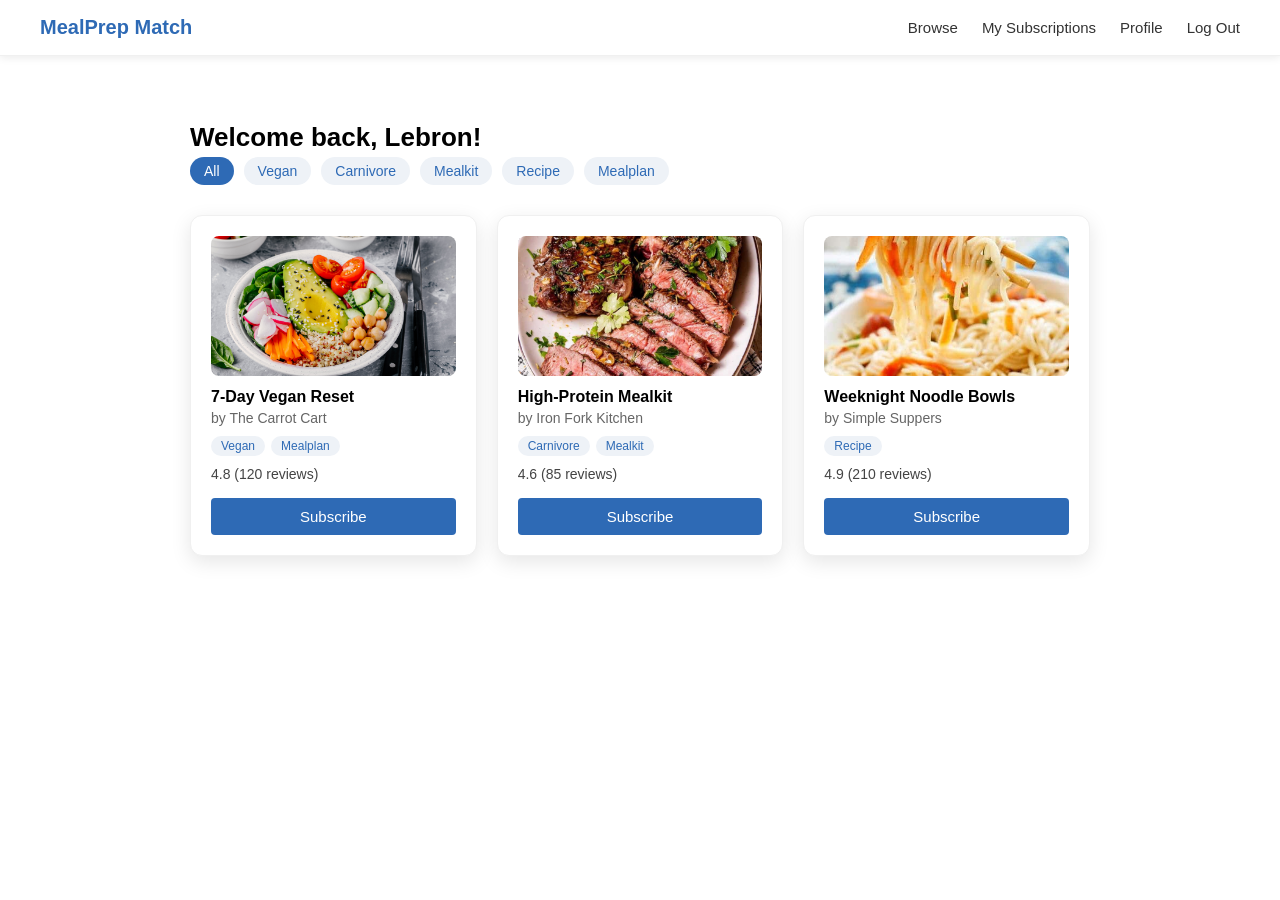
==== high-fidelity-prototype/customer-prototype/customer-dashboard.html @ 73ff182f "Add customer prototype pages with dashboard, login, and registration" ====
<!DOCTYPE html>
<html lang="en">
<head>
    <meta charset="UTF-8">
    <meta name="viewport" content="width=device-width, initial-scale=1.0">
    <title>Document</title>
    <link rel="stylesheet" href="style.css">
</head>
<body class="dashboard-body">
    <nav class="navbar">
        <span class="logo">MealPrep Match</span>
        <div class="nav-links">
            <a href="customer-dashboard.html">Browse</a>
            <a href="#">My Subscriptions</a>
            <a href="#">Profile</a>
            <a href="index.html">Log Out</a>
        </div>
    </nav>

    <div class="dashboard-container">
        <h3>Welcome back, Lebron!</h3>
        

        <div class="filter-tags">
            <span class="tag-pill active">All</span>
            <span class="tag-pill">Vegan</span>
            <span class="tag-pill">Carnivore</span>
            <span class="tag-pill">Mealkit</span>
            <span class="tag-pill">Recipe</span>
            <span class="tag-pill">Mealplan</span>
        </div>

        <div class="card-grid">
            <div class="service-card">
                <img class="card-image" src="images/vegan-reset.jpg" alt="7-Day Vegan Reset">
                <div class="card-body">
                    <h4>7-Day Vegan Reset</h4>
                    <p class="provider-name">by The Carrot Cart</p>
                    <div class="card-tags">
                        <span class="tag-pill small">Vegan</span>
                        <span class="tag-pill small">Mealplan</span>
                    </div>
                    <p class="rating">4.8 (120 reviews)</p>
                </div>
                <button class="subscribe-btn">Subscribe</button>
            </div>

            <div class="service-card">
                <img class="card-image" src="images/high-protein.jpg" alt="High-Protein Mealkit">
                <div class="card-body">
                    <h4>High-Protein Mealkit</h4>
                    <p class="provider-name">by Iron Fork Kitchen</p>
                    <div class="card-tags">
                        <span class="tag-pill small">Carnivore</span>
                        <span class="tag-pill small">Mealkit</span>
                    </div>
                    <p class="rating">4.6 (85 reviews)</p>
                </div>
                <button class="subscribe-btn">Subscribe</button>
            </div>

            <div class="service-card">
                <img class="card-image" src="images/noodle-bowls.jpg" alt="Weeknight Noodle Bowls">
                <div class="card-body">
                    <h4>Weeknight Noodle Bowls</h4>
                    <p class="provider-name">by Simple Suppers</p>
                    <div class="card-tags">
                        <span class="tag-pill small">Recipe</span>
                    </div>
                    <p class="rating">4.9 (210 reviews)</p>
                </div>
                <button class="subscribe-btn">Subscribe</button>
            </div>
        </div>
    </div>
</body>
</html>
---- high-fidelity-prototype/customer-prototype/style.css ----
body {
    display: flex;
    flex-direction: column;
    justify-content: center;
    align-items: center;
    min-height: 100vh;
    margin: 0;
    background-color: #ffffff;
    font-family: Arial, sans-serif;
}

.back-link {
    text-align: center;
    margin-top: 16px;
}

.customer-form {
    background-color: #ffffff;
    border: 1px solid #f0f0f0;
    border-radius: 12px;
    box-shadow: 0 6px 20px rgba(0, 0, 0, 0.18);
    padding: 40px 50px;
    width: 380px;
}

.customer-form h3 {
    text-align: center;
    font-size: 28px;
    margin-bottom: 10px;
}

.customer-form p {
    text-align: center;
    margin-bottom: 30px;
}

.customer-form label {
    display: block;
    margin-top: 12px;
    margin-bottom: 4px;
}

.customer-form input {
    width: 100%;
    padding: 8px;
    box-sizing: border-box;
}

.register-btn {
    display: block;
    width: 100%;
    margin-top: 20px;
    padding: 10px;
    background-color: #2e6ab5;
    color: #ffffff;
    border: none;
    border-radius: 4px;
    font-size: 16px;
    cursor: pointer;
}

.register-btn:hover {
    background-color: #234f87;
}

.landing-card {
    background-color: #ffffff;
    border: 1px solid #f0f0f0;
    border-radius: 12px;
    box-shadow: 0 6px 20px rgba(0, 0, 0, 0.18);
    padding: 40px 50px;
    width: 380px;
    text-align: center;
}

.landing-card h3 {
    font-size: 28px;
    margin-bottom: 10px;
}

.landing-card p {
    margin-bottom: 30px;
}

.role-buttons {
    display: flex;
    flex-direction: column;
    gap: 14px;
}

.role-btn {
    display: block;
    width: 100%;
    padding: 10px;
    box-sizing: border-box;
    color: #ffffff;
    border: none;
    border-radius: 4px;
    font-size: 16px;
    cursor: pointer;
    text-decoration: none;
}

.customer-btn {
    background-color: #2e6ab5;
}

.customer-btn:hover {
    background-color: #234f87;
}

.provider-btn {
    background-color: #2e8b57;
}

.provider-btn:hover {
    background-color: #256b44;
}

.dashboard-body {
    display: block;
    align-items: initial;
    justify-content: initial;
    min-height: 100vh;
}

.navbar {
    display: flex;
    justify-content: space-between;
    align-items: center;
    padding: 16px 40px;
    background-color: #ffffff;
    border-bottom: 1px solid #f0f0f0;
    box-shadow: 0 2px 8px rgba(0, 0, 0, 0.08);
}

.navbar .logo {
    font-size: 20px;
    font-weight: bold;
    color: #2e6ab5;
}

.nav-links {
    display: flex;
    gap: 24px;
}

.nav-links a {
    color: #333333;
    text-decoration: none;
    font-size: 15px;
}

.nav-links a:hover {
    color: #2e6ab5;
}

.dashboard-container {
    max-width: 900px;
    margin: 0 auto;
    padding: 40px 20px;
}

.dashboard-container h3 {
    font-size: 26px;
    margin-bottom: 4px;
}

.dashboard-container > p {
    margin-top: 0;
    margin-bottom: 24px;
    color: #666666;
}

.filter-tags {
    display: flex;
    flex-wrap: wrap;
    gap: 10px;
    margin-bottom: 30px;
}

.tag-pill {
    background-color: #eef2f7;
    color: #2e6ab5;
    padding: 6px 14px;
    border-radius: 20px;
    font-size: 14px;
    cursor: pointer;
}

.tag-pill.active {
    background-color: #2e6ab5;
    color: #ffffff;
}

.tag-pill.small {
    padding: 3px 10px;
    font-size: 12px;
}

.card-grid {
    display: grid;
    grid-template-columns: repeat(auto-fill, minmax(240px, 1fr));
    gap: 20px;
}

.service-card {
    background-color: #ffffff;
    border: 1px solid #f0f0f0;
    border-radius: 12px;
    box-shadow: 0 6px 20px rgba(0, 0, 0, 0.1);
    padding: 20px;
    display: flex;
    flex-direction: column;
}

.card-image {
    width: 100%;
    height: 140px;
    object-fit: cover;
    border-radius: 8px;
    margin-bottom: 12px;
}

.card-body h4 {
    margin: 0 0 4px 0;
}

.provider-name {
    margin: 0 0 10px 0;
    color: #666666;
    font-size: 14px;
}

.card-tags {
    display: flex;
    gap: 6px;
    margin-bottom: 10px;
}

.rating {
    margin: 0;
    font-size: 14px;
    color: #444444;
}

.subscribe-btn {
    margin-top: 16px;
    padding: 10px;
    background-color: #2e6ab5;
    color: #ffffff;
    border: none;
    border-radius: 4px;
    font-size: 15px;
    cursor: pointer;
}

.subscribe-btn:hover {
    background-color: #234f87;
}
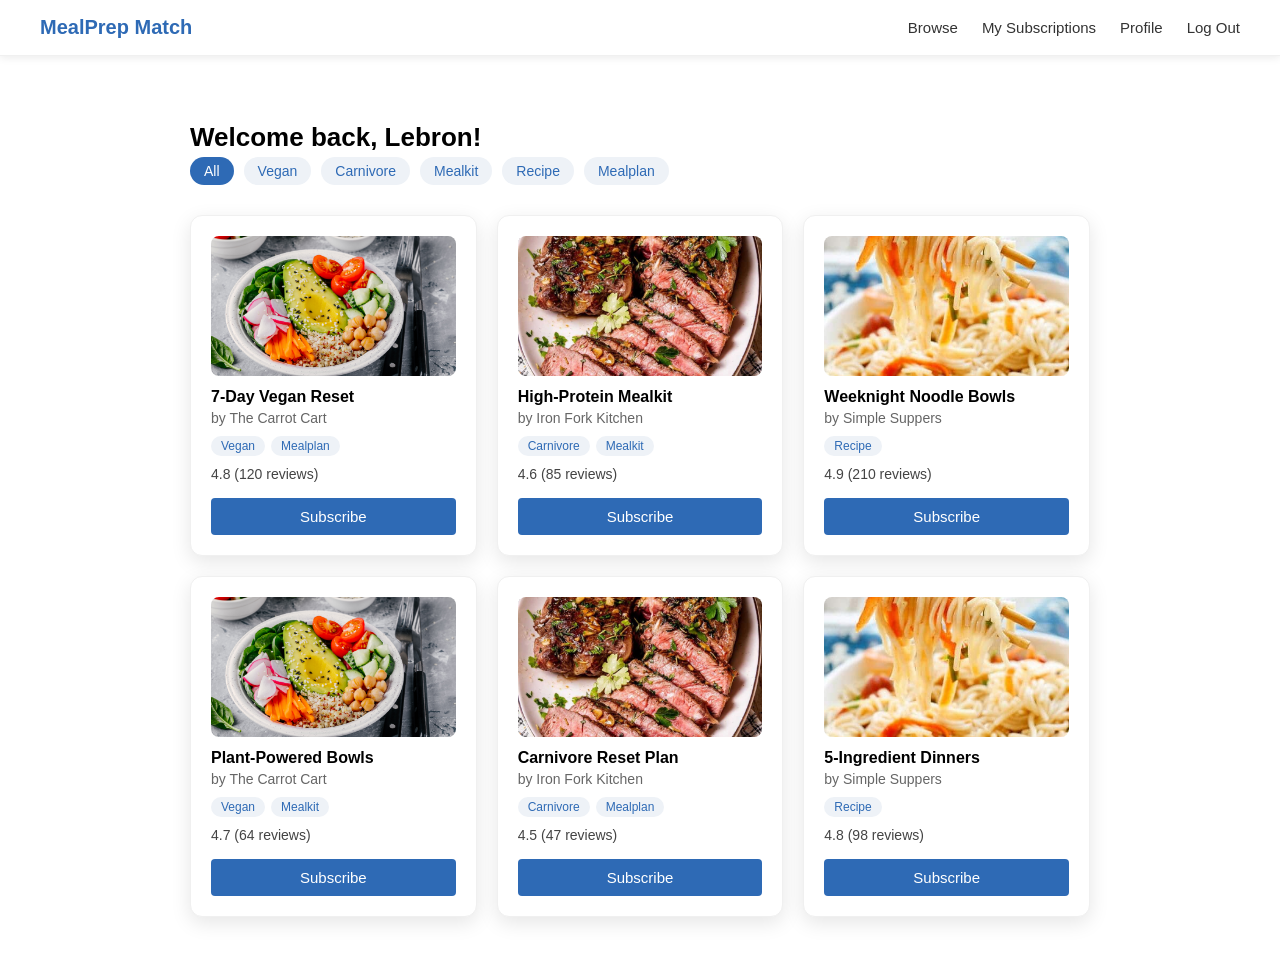
==== commit 88e47f39: "Add filter and multi-subscribe functionality to customer dashboard" ====
--- a/high-fidelity-prototype/customer-prototype/customer-dashboard.html
+++ b/high-fidelity-prototype/customer-prototype/customer-dashboard.html
@@ -22,16 +22,16 @@
         
 
         <div class="filter-tags">
-            <span class="tag-pill active">All</span>
-            <span class="tag-pill">Vegan</span>
-            <span class="tag-pill">Carnivore</span>
-            <span class="tag-pill">Mealkit</span>
-            <span class="tag-pill">Recipe</span>
-            <span class="tag-pill">Mealplan</span>
+            <span class="tag-pill active" data-filter="All">All</span>
+            <span class="tag-pill" data-filter="Vegan">Vegan</span>
+            <span class="tag-pill" data-filter="Carnivore">Carnivore</span>
+            <span class="tag-pill" data-filter="Mealkit">Mealkit</span>
+            <span class="tag-pill" data-filter="Recipe">Recipe</span>
+            <span class="tag-pill" data-filter="Mealplan">Mealplan</span>
         </div>
 
         <div class="card-grid">
-            <div class="service-card">
+            <div class="service-card" data-tags="Vegan Mealplan">
                 <img class="card-image" src="images/vegan-reset.jpg" alt="7-Day Vegan Reset">
                 <div class="card-body">
                     <h4>7-Day Vegan Reset</h4>
@@ -45,7 +45,7 @@
                 <button class="subscribe-btn">Subscribe</button>
             </div>
 
-            <div class="service-card">
+            <div class="service-card" data-tags="Carnivore Mealkit">
                 <img class="card-image" src="images/high-protein.jpg" alt="High-Protein Mealkit">
                 <div class="card-body">
                     <h4>High-Protein Mealkit</h4>
@@ -59,7 +59,7 @@
                 <button class="subscribe-btn">Subscribe</button>
             </div>
 
-            <div class="service-card">
+            <div class="service-card" data-tags="Recipe">
                 <img class="card-image" src="images/noodle-bowls.jpg" alt="Weeknight Noodle Bowls">
                 <div class="card-body">
                     <h4>Weeknight Noodle Bowls</h4>
@@ -71,7 +71,83 @@
                 </div>
                 <button class="subscribe-btn">Subscribe</button>
             </div>
+
+            <div class="service-card" data-tags="Vegan Mealkit">
+                <img class="card-image" src="images/vegan-reset.jpg" alt="Plant-Powered Bowls">
+                <div class="card-body">
+                    <h4>Plant-Powered Bowls</h4>
+                    <p class="provider-name">by The Carrot Cart</p>
+                    <div class="card-tags">
+                        <span class="tag-pill small">Vegan</span>
+                        <span class="tag-pill small">Mealkit</span>
+                    </div>
+                    <p class="rating">4.7 (64 reviews)</p>
+                </div>
+                <button class="subscribe-btn">Subscribe</button>
+            </div>
+
+            <div class="service-card" data-tags="Carnivore Mealplan">
+                <img class="card-image" src="images/high-protein.jpg" alt="Carnivore Reset Plan">
+                <div class="card-body">
+                    <h4>Carnivore Reset Plan</h4>
+                    <p class="provider-name">by Iron Fork Kitchen</p>
+                    <div class="card-tags">
+                        <span class="tag-pill small">Carnivore</span>
+                        <span class="tag-pill small">Mealplan</span>
+                    </div>
+                    <p class="rating">4.5 (47 reviews)</p>
+                </div>
+                <button class="subscribe-btn">Subscribe</button>
+            </div>
+
+            <div class="service-card" data-tags="Recipe">
+                <img class="card-image" src="images/noodle-bowls.jpg" alt="5-Ingredient Dinners">
+                <div class="card-body">
+                    <h4>5-Ingredient Dinners</h4>
+                    <p class="provider-name">by Simple Suppers</p>
+                    <div class="card-tags">
+                        <span class="tag-pill small">Recipe</span>
+                    </div>
+                    <p class="rating">4.8 (98 reviews)</p>
+                </div>
+                <button class="subscribe-btn">Subscribe</button>
+            </div>
         </div>
+
+        <p class="no-results" hidden>No mealkits match this filter yet.</p>
     </div>
+
+    <script>
+        const filterTags = document.querySelectorAll('.filter-tags .tag-pill');
+        const cards = document.querySelectorAll('.service-card');
+        const noResults = document.querySelector('.no-results');
+        const subscribeButtons = document.querySelectorAll('.subscribe-btn');
+
+        subscribeButtons.forEach(btn => {
+            btn.addEventListener('click', () => {
+                const subscribed = btn.classList.toggle('subscribed');
+                btn.textContent = subscribed ? 'Subscribed' : 'Subscribe';
+            });
+        });
+
+        filterTags.forEach(tag => {
+            tag.addEventListener('click', () => {
+                filterTags.forEach(t => t.classList.remove('active'));
+                tag.classList.add('active');
+
+                const filter = tag.dataset.filter;
+                let visibleCount = 0;
+
+                cards.forEach(card => {
+                    const tags = card.dataset.tags.split(' ');
+                    const matches = filter === 'All' || tags.includes(filter);
+                    card.hidden = !matches;
+                    if (matches) visibleCount++;
+                });
+
+                noResults.hidden = visibleCount > 0;
+            });
+        });
+    </script>
 </body>
 </html>
--- a/high-fidelity-prototype/customer-prototype/style.css
+++ b/high-fidelity-prototype/customer-prototype/style.css
@@ -204,6 +204,12 @@
     gap: 20px;
 }
 
+.no-results {
+    text-align: center;
+    color: #666666;
+    margin-top: 40px;
+}
+
 .service-card {
     background-color: #ffffff;
     border: 1px solid #f0f0f0;
@@ -214,6 +220,10 @@
     flex-direction: column;
 }
 
+.service-card[hidden] {
+    display: none;
+}
+
 .card-image {
     width: 100%;
     height: 140px;
@@ -258,3 +268,11 @@
 .subscribe-btn:hover {
     background-color: #234f87;
 }
+
+.subscribe-btn.subscribed {
+    background-color: #2e8b57;
+}
+
+.subscribe-btn.subscribed:hover {
+    background-color: #256b44;
+}
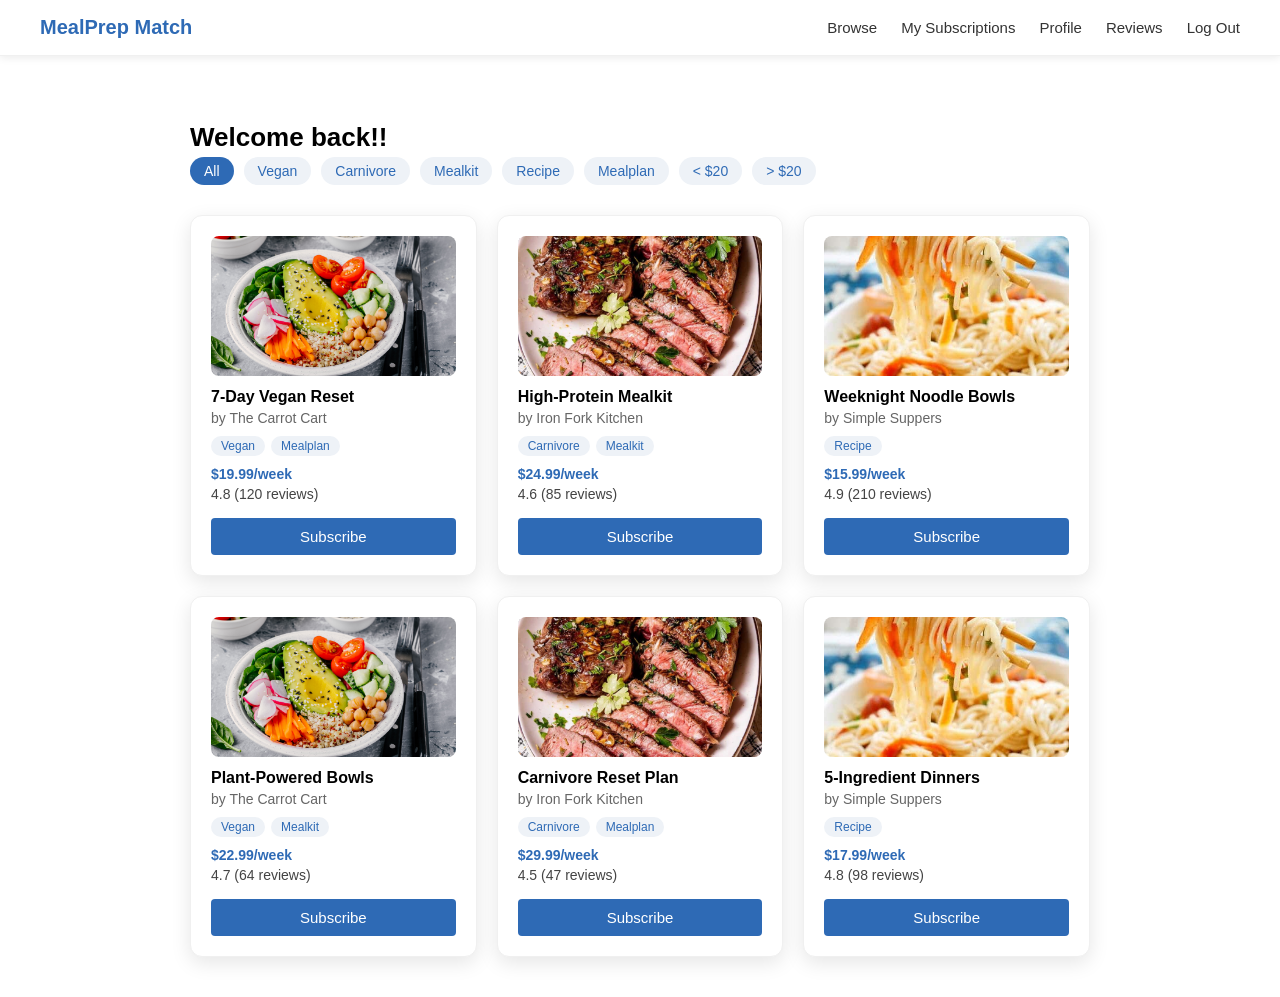
==== commit 8638948a: "Add profile, reviews pages, price filters, and login/register redirects" ====
--- a/high-fidelity-prototype/customer-prototype/customer-dashboard.html
+++ b/high-fidelity-prototype/customer-prototype/customer-dashboard.html
@@ -11,14 +11,15 @@
         <span class="logo">MealPrep Match</span>
         <div class="nav-links">
             <a href="customer-dashboard.html">Browse</a>
-            <a href="#">My Subscriptions</a>
-            <a href="#">Profile</a>
+            <a href="customer-subscriptions.html">My Subscriptions</a>
+            <a href="customer-profile.html">Profile</a>
+            <a href="customer-reviews.html">Reviews</a>
             <a href="index.html">Log Out</a>
         </div>
     </nav>
 
     <div class="dashboard-container">
-        <h3>Welcome back, Lebron!</h3>
+        <h3>Welcome back!!</h3>
         
 
         <div class="filter-tags">
@@ -28,10 +29,12 @@
             <span class="tag-pill" data-filter="Mealkit">Mealkit</span>
             <span class="tag-pill" data-filter="Recipe">Recipe</span>
             <span class="tag-pill" data-filter="Mealplan">Mealplan</span>
+            <span class="tag-pill" data-filter="under20">&lt; $20</span>
+            <span class="tag-pill" data-filter="over20">&gt; $20</span>
         </div>
 
         <div class="card-grid">
-            <div class="service-card" data-tags="Vegan Mealplan">
+            <div class="service-card" data-id="vegan-reset" data-tags="Vegan Mealplan" data-price="19.99">
                 <img class="card-image" src="images/vegan-reset.jpg" alt="7-Day Vegan Reset">
                 <div class="card-body">
                     <h4>7-Day Vegan Reset</h4>
@@ -40,12 +43,13 @@
                         <span class="tag-pill small">Vegan</span>
                         <span class="tag-pill small">Mealplan</span>
                     </div>
+                    <p class="price">$19.99/week</p>
                     <p class="rating">4.8 (120 reviews)</p>
                 </div>
                 <button class="subscribe-btn">Subscribe</button>
             </div>
 
-            <div class="service-card" data-tags="Carnivore Mealkit">
+            <div class="service-card" data-id="high-protein-mealkit" data-tags="Carnivore Mealkit" data-price="24.99">
                 <img class="card-image" src="images/high-protein.jpg" alt="High-Protein Mealkit">
                 <div class="card-body">
                     <h4>High-Protein Mealkit</h4>
@@ -54,12 +58,13 @@
                         <span class="tag-pill small">Carnivore</span>
                         <span class="tag-pill small">Mealkit</span>
                     </div>
+                    <p class="price">$24.99/week</p>
                     <p class="rating">4.6 (85 reviews)</p>
                 </div>
                 <button class="subscribe-btn">Subscribe</button>
             </div>
 
-            <div class="service-card" data-tags="Recipe">
+            <div class="service-card" data-id="noodle-bowls" data-tags="Recipe" data-price="15.99">
                 <img class="card-image" src="images/noodle-bowls.jpg" alt="Weeknight Noodle Bowls">
                 <div class="card-body">
                     <h4>Weeknight Noodle Bowls</h4>
@@ -67,12 +72,13 @@
                     <div class="card-tags">
                         <span class="tag-pill small">Recipe</span>
                     </div>
+                    <p class="price">$15.99/week</p>
                     <p class="rating">4.9 (210 reviews)</p>
                 </div>
                 <button class="subscribe-btn">Subscribe</button>
             </div>
 
-            <div class="service-card" data-tags="Vegan Mealkit">
+            <div class="service-card" data-id="plant-powered-bowls" data-tags="Vegan Mealkit" data-price="22.99">
                 <img class="card-image" src="images/vegan-reset.jpg" alt="Plant-Powered Bowls">
                 <div class="card-body">
                     <h4>Plant-Powered Bowls</h4>
@@ -81,12 +87,13 @@
                         <span class="tag-pill small">Vegan</span>
                         <span class="tag-pill small">Mealkit</span>
                     </div>
+                    <p class="price">$22.99/week</p>
                     <p class="rating">4.7 (64 reviews)</p>
                 </div>
                 <button class="subscribe-btn">Subscribe</button>
             </div>
 
-            <div class="service-card" data-tags="Carnivore Mealplan">
+            <div class="service-card" data-id="carnivore-reset" data-tags="Carnivore Mealplan" data-price="29.99">
                 <img class="card-image" src="images/high-protein.jpg" alt="Carnivore Reset Plan">
                 <div class="card-body">
                     <h4>Carnivore Reset Plan</h4>
@@ -95,12 +102,13 @@
                         <span class="tag-pill small">Carnivore</span>
                         <span class="tag-pill small">Mealplan</span>
                     </div>
+                    <p class="price">$29.99/week</p>
                     <p class="rating">4.5 (47 reviews)</p>
                 </div>
                 <button class="subscribe-btn">Subscribe</button>
             </div>
 
-            <div class="service-card" data-tags="Recipe">
+            <div class="service-card" data-id="5-ingredient-dinners" data-tags="Recipe" data-price="17.99">
                 <img class="card-image" src="images/noodle-bowls.jpg" alt="5-Ingredient Dinners">
                 <div class="card-body">
                     <h4>5-Ingredient Dinners</h4>
@@ -108,6 +116,7 @@
                     <div class="card-tags">
                         <span class="tag-pill small">Recipe</span>
                     </div>
+                    <p class="price">$17.99/week</p>
                     <p class="rating">4.8 (98 reviews)</p>
                 </div>
                 <button class="subscribe-btn">Subscribe</button>
@@ -117,18 +126,13 @@
         <p class="no-results" hidden>No mealkits match this filter yet.</p>
     </div>
 
+    <script src="subscriptions.js"></script>
     <script>
+        initSubscribeButtons();
+
         const filterTags = document.querySelectorAll('.filter-tags .tag-pill');
         const cards = document.querySelectorAll('.service-card');
         const noResults = document.querySelector('.no-results');
-        const subscribeButtons = document.querySelectorAll('.subscribe-btn');
-
-        subscribeButtons.forEach(btn => {
-            btn.addEventListener('click', () => {
-                const subscribed = btn.classList.toggle('subscribed');
-                btn.textContent = subscribed ? 'Subscribed' : 'Subscribe';
-            });
-        });
 
         filterTags.forEach(tag => {
             tag.addEventListener('click', () => {
@@ -139,8 +143,13 @@
                 let visibleCount = 0;
 
                 cards.forEach(card => {
-                    const tags = card.dataset.tags.split(' ');
-                    const matches = filter === 'All' || tags.includes(filter);
+                    const price = parseFloat(card.dataset.price);
+                    let matches;
+                    if (filter === 'All') matches = true;
+                    else if (filter === 'under20') matches = price < 20;
+                    else if (filter === 'over20') matches = price > 20;
+                    else matches = card.dataset.tags.split(' ').includes(filter);
+
                     card.hidden = !matches;
                     if (matches) visibleCount++;
                 });
--- a/high-fidelity-prototype/customer-prototype/style.css
+++ b/high-fidelity-prototype/customer-prototype/style.css
@@ -204,10 +204,72 @@
     gap: 20px;
 }
 
-.no-results {
+.profile-card {
+    background-color: #ffffff;
+    border: 1px solid #f0f0f0;
+    border-radius: 12px;
+    box-shadow: 0 6px 20px rgba(0, 0, 0, 0.18);
+    padding: 30px 40px;
+    max-width: 380px;
+}
+
+.profile-card label {
+    display: block;
+    margin-top: 16px;
+    margin-bottom: 4px;
+    color: #666666;
+    font-size: 13px;
+}
+
+.profile-field {
+    margin: 0;
+    padding: 8px;
+    border-radius: 4px;
+    border: 1px solid transparent;
+}
+
+.profile-field[contenteditable="true"] {
+    border-color: #2e6ab5;
+    background-color: #f7faff;
+}
+
+.review-form {
+    margin-top: 12px;
+    display: flex;
+    flex-direction: column;
+}
+
+.review-form label {
+    font-size: 13px;
+    color: #666666;
+    margin-bottom: 4px;
+}
+
+.review-rating,
+.review-comment {
+    width: 100%;
+    box-sizing: border-box;
+    padding: 8px;
+    margin-bottom: 10px;
+    border: 1px solid #d9d9d9;
+    border-radius: 4px;
+    font-family: inherit;
+}
+
+.review-comment {
+    resize: vertical;
+    min-height: 60px;
+}
+
+.no-results,
+.no-subscriptions {
     text-align: center;
     color: #666666;
     margin-top: 40px;
+}
+
+.no-subscriptions a {
+    color: #2e6ab5;
 }
 
 .service-card {
@@ -246,6 +308,13 @@
     display: flex;
     gap: 6px;
     margin-bottom: 10px;
+}
+
+.price {
+    margin: 0 0 4px 0;
+    font-size: 14px;
+    font-weight: bold;
+    color: #2e6ab5;
 }
 
 .rating {
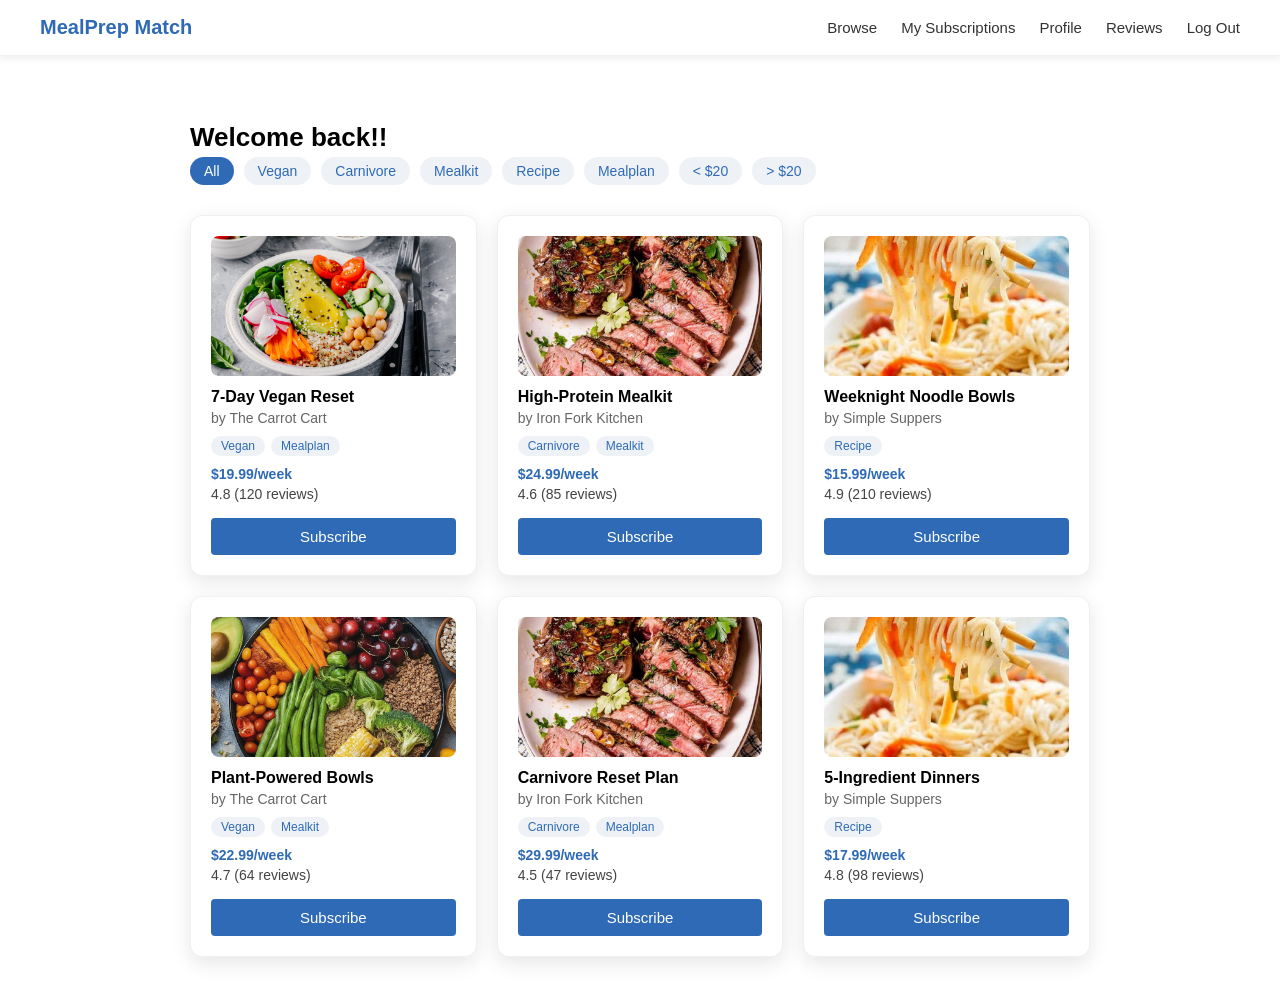
==== commit 0b35af67: "Add mealkit lists for all plans" ====
--- a/high-fidelity-prototype/customer-prototype/customer-dashboard.html
+++ b/high-fidelity-prototype/customer-prototype/customer-dashboard.html
@@ -79,7 +79,7 @@
             </div>
 
             <div class="service-card" data-id="plant-powered-bowls" data-tags="Vegan Mealkit" data-price="22.99">
-                <img class="card-image" src="images/vegan-reset.jpg" alt="Plant-Powered Bowls">
+                <img class="card-image" src="images/plant-based.jpg" alt="Plant-Powered Bowls">
                 <div class="card-body">
                     <h4>Plant-Powered Bowls</h4>
                     <p class="provider-name">by The Carrot Cart</p>
--- a/high-fidelity-prototype/customer-prototype/style.css
+++ b/high-fidelity-prototype/customer-prototype/style.css
@@ -259,6 +259,24 @@
 .review-comment {
     resize: vertical;
     min-height: 60px;
+}
+
+.mealkit-list-label {
+    margin: 12px 0 4px 0;
+    font-size: 13px;
+    font-weight: bold;
+    color: #444444;
+}
+
+.mealkit-list {
+    margin: 0;
+    padding-left: 18px;
+    font-size: 13px;
+    color: #444444;
+}
+
+.mealkit-list li {
+    margin-bottom: 4px;
 }
 
 .no-results,
